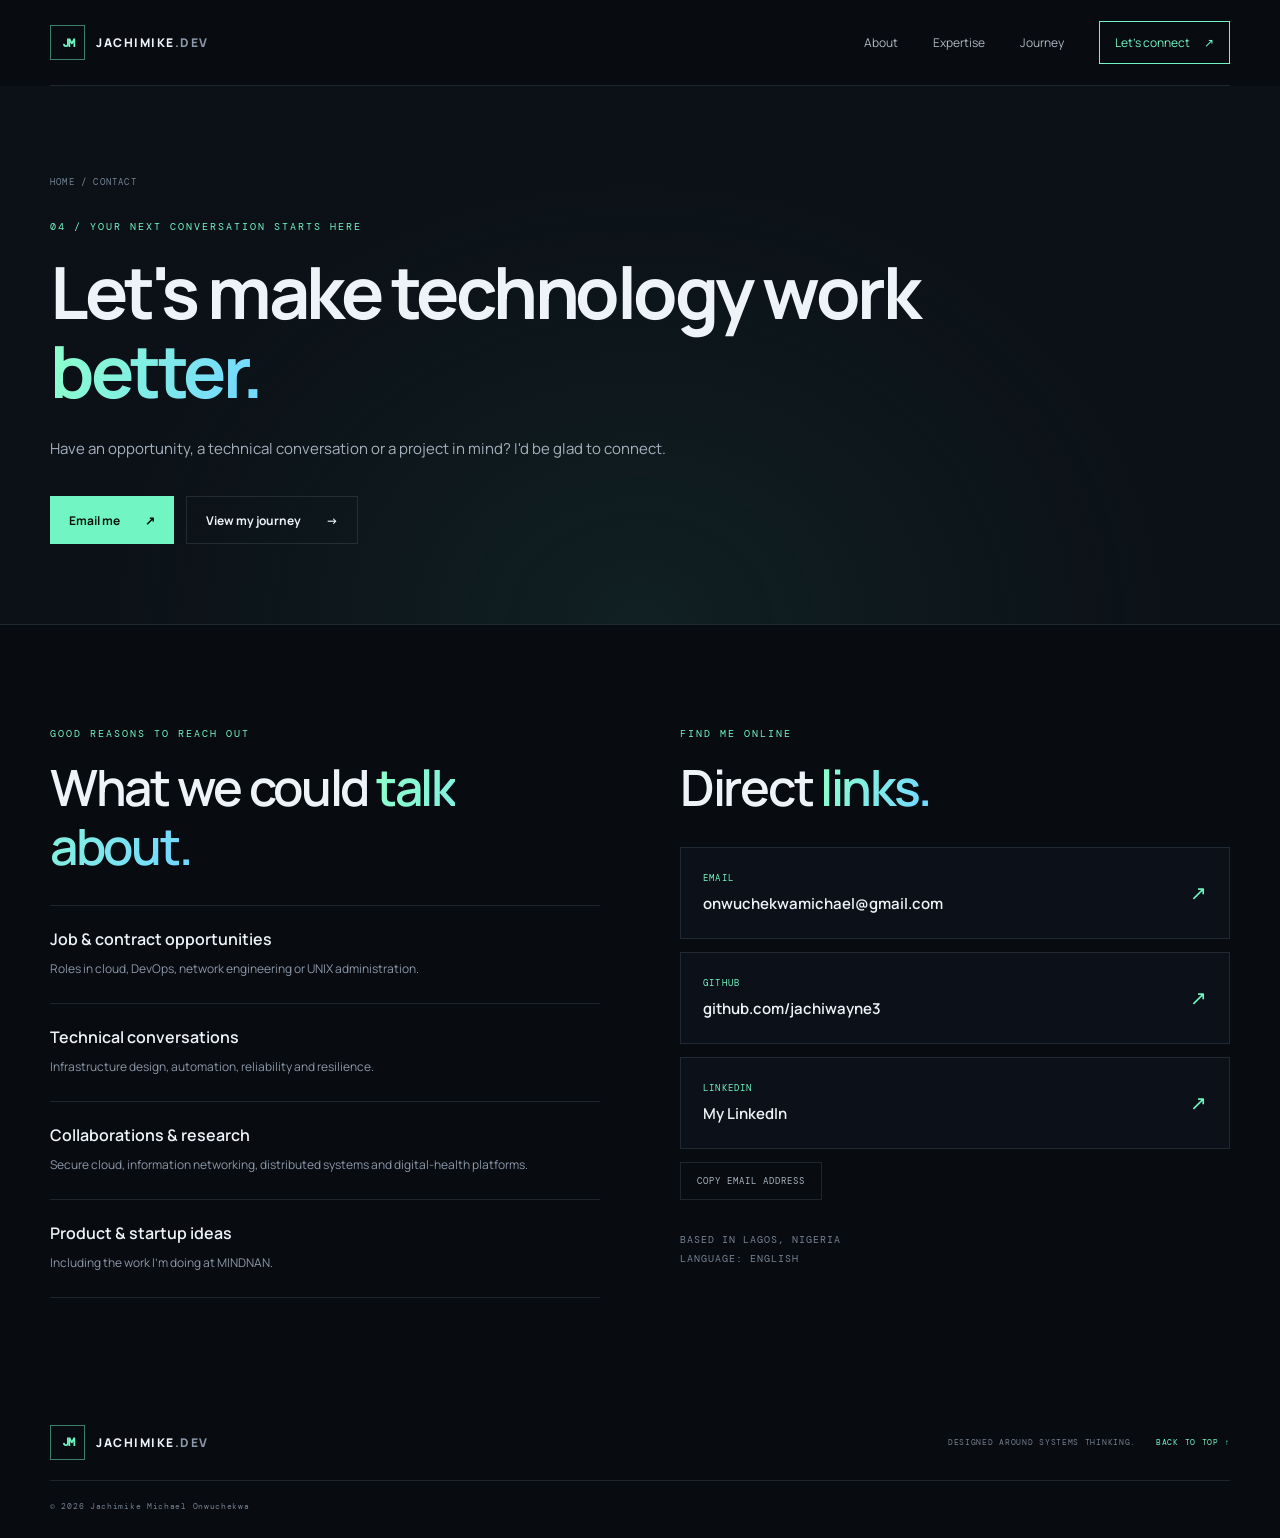
==== contact-jachi.html @ 7fe7fe72 "New files added transferred files from old folder" ====
<!DOCTYPE html>
<html lang="en">
<head>
<meta charset="UTF-8">
<meta name="viewport" content="width=device-width, initial-scale=1.0">
<title>Contact | Jachimike Michael Onwuchekwa</title>
<meta name="description" content="Get in touch with Jachimike Michael Onwuchekwa about opportunities, technical conversations, collaborations or research.">
<link rel="preconnect" href="https://fonts.googleapis.com">
<link rel="preconnect" href="https://fonts.gstatic.com" crossorigin>
<link href="https://fonts.googleapis.com/css2?family=DM+Mono:wght@400;500&family=Manrope:wght@400;500;600;700;800&display=swap" rel="stylesheet">
<script>document.documentElement.classList.add("js")</script>
<style>
/* ===== BASE (identical on every page) ===== */
:root{--bg:#080b10;--panel:#0e131b;--panel-light:#121a24;--text:#eef3f8;--muted:#8b98a8;--line:rgba(180,204,225,.13);--accent:#71f5c2;--blue:#75a7ff;--font:"Manrope",sans-serif;--mono:"DM Mono",monospace}
*{box-sizing:border-box}
html{scroll-behavior:smooth;scroll-padding-top:90px}
body{margin:0;background:var(--bg);color:var(--text);font-family:var(--font);-webkit-font-smoothing:antialiased}
a{color:inherit;text-decoration:none}
button{font:inherit}
::selection{background:var(--accent);color:#07100d}
a:focus-visible,button:focus-visible{outline:2px solid var(--accent);outline-offset:3px}
.site-shell{overflow:hidden}
.section,.navbar,.footer{width:min(1180px,calc(100% - 64px));margin-inline:auto}
.navbar{min-height:86px;display:flex;justify-content:space-between;align-items:center;border-bottom:1px solid var(--line);position:relative;z-index:10}
.brand{display:inline-flex;align-items:center;gap:11px;font-size:12px;letter-spacing:1.5px;font-weight:800}
.brand-mark{display:grid;place-items:center;width:35px;height:35px;color:var(--accent);border:1px solid rgba(113,245,194,.5);font-family:var(--mono);font-size:12px;letter-spacing:-1px}
.muted{color:var(--muted)}
.nav-links{display:flex;align-items:center;gap:35px;color:#aeb8c5;font-size:12px}
.nav-links a{transition:color .2s}
.nav-links a:hover,.nav-links a.active{color:var(--accent)}
.nav-links .nav-cta{border:1px solid var(--line);padding:12px 15px;color:var(--text)}
.nav-links .nav-cta:hover,.nav-links .nav-cta.active{border-color:var(--accent);color:var(--accent)}
.nav-cta span{color:var(--accent);margin-left:12px}
.menu-toggle{display:none;background:none;border:1px solid var(--line);color:var(--text);padding:8px 12px;cursor:pointer}
.eyebrow{color:var(--accent);font:10px var(--mono);letter-spacing:2px;line-height:1.8;margin:0}
.gradient-text{color:var(--accent);background:linear-gradient(110deg,#8dffcb 5%,#74d9ff 90%);-webkit-background-clip:text;background-clip:text;-webkit-text-fill-color:transparent}
.button{min-height:48px;display:inline-flex;justify-content:center;align-items:center;gap:25px;padding:0 19px;font-size:12px;font-weight:700;transition:transform .2s,background .2s,border-color .2s}
.button:hover{transform:translateY(-3px)}
.button-primary{background:var(--accent);color:#07120e}
.button-primary:hover{background:#a0ffd9}
.button-secondary{border:1px solid var(--line);color:var(--text)}
.button-secondary:hover{border-color:var(--accent)}
.text-link{display:inline-flex;gap:22px;margin-top:18px;padding-bottom:8px;border-bottom:1px solid rgba(113,245,194,.35);color:var(--accent);font-size:11px;transition:color .2s}
.text-link:hover{color:#a0ffd9}
.page-hero{padding:90px 0 80px;border-bottom:1px solid var(--line)}
.crumbs{font:9px var(--mono);letter-spacing:1.2px;color:#758494;margin:0 0 30px}
.crumbs a:hover{color:var(--accent)}
.page-hero h1{font-size:clamp(42px,6vw,72px);line-height:1.1;letter-spacing:-3.5px;margin:16px 0 24px;font-weight:700;max-width:900px}
.page-lead{max-width:620px;font-size:15px;line-height:2;color:#a5b0bd;margin:0}
.block{padding:100px 0}
.block-alt{border-block:1px solid var(--line);background:linear-gradient(180deg,#0b1017,#090d13)}
.section-heading{max-width:700px;margin-bottom:45px}
.section-heading h2{font-size:clamp(32px,4.5vw,50px);letter-spacing:-2.3px;line-height:1.17;font-weight:600;margin:15px 0 0}
.card-grid{display:grid;grid-template-columns:repeat(4,1fr);gap:13px}
.card-grid.cols-3{grid-template-columns:repeat(3,1fr)}
.card-grid.cols-2{grid-template-columns:repeat(2,1fr)}
.card{position:relative;padding:24px 21px 28px;border:1px solid var(--line);background:rgba(16,23,32,.6);transition:transform .25s,border-color .25s,background .25s}
.card:hover{transform:translateY(-5px);border-color:rgba(113,245,194,.5);background:#101a20}
.card-top{display:flex;justify-content:space-between;align-items:center}
.card-num{color:#71808d;font:10px var(--mono)}
.card-icon{color:var(--accent);font-size:23px}
.card h3{margin:30px 0 12px;font-size:16px;font-weight:600;line-height:1.5}
.card p{font-size:12px;line-height:1.9;color:var(--muted);margin:0}
.tags{display:flex;flex-wrap:wrap;gap:6px;margin-top:20px}
.tags span{padding:6px 7px;color:#a6b5c0;border:1px solid var(--line);font:8px var(--mono)}
.cta-band{position:relative;border-top:1px solid var(--line);background:radial-gradient(ellipse at 50% 100%,rgba(39,91,77,.2),transparent 60%),#0b1117;overflow:hidden}
.cta-inner{position:relative;padding:90px 0;text-align:center}
.cta-inner h2{font-size:clamp(34px,5vw,56px);letter-spacing:-2.5px;line-height:1.15;font-weight:600;margin:15px 0 0}
.cta-inner p{max-width:470px;margin:22px auto 26px;color:var(--muted);font-size:13px;line-height:2}
.cta-inner .button{position:relative;z-index:2}
.deco{position:absolute;border:1px solid rgba(113,245,194,.08);border-radius:50%;pointer-events:none}
.deco-one{width:390px;height:390px;left:-190px;bottom:-260px}
.deco-two{width:500px;height:500px;right:-280px;top:-300px}
.footer{display:flex;flex-wrap:wrap;align-items:center;gap:20px;padding-top:27px;padding-bottom:27px}
.footer-note,.back-top,.copyright{font:8px var(--mono);letter-spacing:.7px;color:#73808e}
.footer-note{margin-left:auto}
.back-top{color:var(--accent)}
.copyright{width:100%;border-top:1px solid var(--line);padding-top:20px}
.js .reveal{opacity:0;transform:translateY(18px);transition:opacity .7s ease,transform .7s ease}
.js .reveal.in{opacity:1;transform:none}
@media (max-width:950px){
  .card-grid,.card-grid.cols-3{grid-template-columns:repeat(2,1fr)}
}
@media (max-width:640px){
  .section,.navbar,.footer{width:calc(100% - 36px)}
  .navbar{min-height:72px}
  .menu-toggle{display:block}
  .nav-links{display:none;position:absolute;top:71px;left:-18px;right:-18px;background:#0d131b;border-bottom:1px solid var(--line);padding:20px;flex-direction:column;align-items:stretch;gap:0}
  .nav-links.open{display:flex}
  .nav-links a{padding:15px 5px}
  .nav-links .nav-cta{margin-top:8px;padding:13px}
  .page-hero{padding:60px 0 55px}
  .page-hero h1{letter-spacing:-2.5px}
  .block{padding:70px 0}
  .card-grid,.card-grid.cols-3,.card-grid.cols-2{grid-template-columns:1fr}
  .cta-inner{padding:70px 0}
  .footer{gap:18px}
  .footer-note{display:none}
  .back-top{margin-left:auto}
}
@media (prefers-reduced-motion:reduce){
  *,*::before,*::after{animation-duration:.01ms!important;transition-duration:.01ms!important;scroll-behavior:auto!important}
  .js .reveal{opacity:1;transform:none}
}

/* ===== CONTACT PAGE ONLY ===== */
.contact-hero{position:relative;overflow:hidden;background:radial-gradient(ellipse at 50% 100%,rgba(39,91,77,.2),transparent 60%),#0b1117}
.contact-hero .section{position:relative;z-index:2}
.hero-actions{display:flex;gap:12px;flex-wrap:wrap;margin-top:32px}
.contact-grid{display:grid;grid-template-columns:1fr 1fr;gap:80px}
.reasons{list-style:none;padding:0;margin:0;border-top:1px solid var(--line)}
.reasons li{padding:22px 0;border-bottom:1px solid var(--line)}
.reasons b{display:block;font-size:16px;font-weight:600;margin-bottom:6px}
.reasons span{font-size:12px;line-height:1.9;color:var(--muted)}
.link-list{display:grid;gap:13px}
.link-card{display:flex;align-items:center;justify-content:space-between;gap:20px;padding:24px 22px;border:1px solid var(--line);background:rgba(16,23,32,.6);transition:transform .25s,border-color .25s,background .25s}
.link-card:hover{transform:translateY(-3px);border-color:rgba(113,245,194,.5);background:#101a20}
.link-card small{display:block;font:9px var(--mono);letter-spacing:1.2px;color:var(--accent);margin-bottom:8px}
.link-card strong{font-size:15px;font-weight:600;word-break:break-all}
.link-card .arrow{color:var(--accent);font-size:20px}
.copy-btn{margin-top:13px;background:none;border:1px solid var(--line);color:#a6b5c0;font:9px var(--mono);letter-spacing:1px;padding:12px 16px;cursor:pointer;transition:border-color .2s,color .2s}
.copy-btn:hover{border-color:var(--accent);color:var(--accent)}
.location{margin-top:30px;font:10px var(--mono);letter-spacing:1px;color:#758494;line-height:1.9}
@media (max-width:950px){.contact-grid{gap:45px;grid-template-columns:1fr}}
</style>
</head>
<body>
<div class="site-shell" id="top">
  <nav class="navbar">
    <a class="brand" href="jachi.html"><span class="brand-mark">JM</span><span>JACHIMIKE<span class="muted">.DEV</span></span></a>
    <button class="menu-toggle" id="menuToggle" aria-label="Toggle navigation" aria-expanded="false">☰</button>
    <div class="nav-links" id="navLinks">
      <a href="about-jachi.html">About</a>
      <a href="jachi-expertise.html">Expertise</a>
      <a href="jachi-journey.html">Journey</a>
      <a href="contact-jachi.html" class="nav-cta active" aria-current="page">Let's connect <span>↗</span></a>
    </div>
  </nav>

  <main>
    <header class="page-hero contact-hero">
      <div class="section">
        <p class="crumbs"><a href="jachi.html">HOME</a> / CONTACT</p>
        <p class="eyebrow">04 / YOUR NEXT CONVERSATION STARTS HERE</p>
        <h1>Let's make technology work <span class="gradient-text">better.</span></h1>
        <p class="page-lead">Have an opportunity, a technical conversation or a project in mind? I'd be glad to connect.</p>
        <div class="hero-actions">
          <a class="button button-primary" href="mailto:onwuchekwamichael@gmail.com">Email me <span>↗</span></a>
          <a class="button button-secondary" href="jachi-journey.html">View my journey <span>→</span></a>
        </div>
      </div>
    </header>

    <section class="section block">
      <div class="contact-grid">
        <div class="reveal">
          <div class="section-heading" style="margin-bottom:30px">
            <p class="eyebrow">GOOD REASONS TO REACH OUT</p>
            <h2>What we could <span class="gradient-text">talk about.</span></h2>
          </div>
          <ul class="reasons">
            <li><b>Job &amp; contract opportunities</b><span>Roles in cloud, DevOps, network engineering or UNIX administration.</span></li>
            <li><b>Technical conversations</b><span>Infrastructure design, automation, reliability and resilience.</span></li>
            <li><b>Collaborations &amp; research</b><span>Secure cloud, information networking, distributed systems and digital-health platforms.</span></li>
            <li><b>Product &amp; startup ideas</b><span>Including the work I'm doing at MINDNAN.</span></li>
          </ul>
        </div>

        <div class="reveal">
          <div class="section-heading" style="margin-bottom:30px">
            <p class="eyebrow">FIND ME ONLINE</p>
            <h2>Direct <span class="gradient-text">links.</span></h2>
          </div>
          <div class="link-list">
            <a class="link-card" href="mailto:onwuchekwamichael@gmail.com">
              <span><small>EMAIL</small><strong>onwuchekwamichael@gmail.com</strong></span><span class="arrow">↗</span>
            </a>
            <a class="link-card" href="https://github.com/jachiwayne3" target="_blank" rel="noopener noreferrer">
              <span><small>GITHUB</small><strong>github.com/jachiwayne3</strong></span><span class="arrow">↗</span>
            </a>
            <!-- LinkedIn link goes here: replace LINKEDIN-USERNAME-GOES-HERE with the real profile name -->
            <a class="link-card" href="https://www.linkedin.com/in/jachimike-onwuchekwa-61029017b/" target="_blank" rel="noopener noreferrer">
              <span><small>LINKEDIN</small><strong>My LinkedIn</strong></span><span class="arrow">↗</span>
            </a>
          </div>
          <button class="copy-btn" id="copyEmail" type="button">COPY EMAIL ADDRESS</button>
          <p class="location">BASED IN LAGOS, NIGERIA<br>LANGUAGE: ENGLISH</p>
        </div>
      </div>
    </section>
  </main>

  <footer class="footer">
    <a class="brand" href="jachi.html"><span class="brand-mark">JM</span><span>JACHIMIKE<span class="muted">.DEV</span></span></a>
    <span class="footer-note">DESIGNED AROUND SYSTEMS THINKING.</span>
    <a href="#top" class="back-top">BACK TO TOP ↑</a>
    <span class="copyright">© <span id="year"></span> Jachimike Michael Onwuchekwa</span>
  </footer>
</div>

<script>
(function(){
  var t=document.getElementById("menuToggle"),n=document.getElementById("navLinks");
  if(t&&n){t.addEventListener("click",function(){var o=n.classList.toggle("open");t.setAttribute("aria-expanded",String(o));t.textContent=o?"✕":"☰"})}
  var y=document.getElementById("year");if(y)y.textContent=new Date().getFullYear();
  var items=document.querySelectorAll(".reveal");
  if("IntersectionObserver" in window){
    var io=new IntersectionObserver(function(es){es.forEach(function(e){if(e.isIntersecting){e.target.classList.add("in");io.unobserve(e.target)}})},{threshold:.12});
    items.forEach(function(el){io.observe(el)});
  }else{items.forEach(function(el){el.classList.add("in")})}

  var c=document.getElementById("copyEmail");
  if(c){
    c.addEventListener("click",function(){
      var email="onwuchekwamichael@gmail.com";
      function done(){c.textContent="COPIED ✓";setTimeout(function(){c.textContent="COPY EMAIL ADDRESS"},2000)}
      if(navigator.clipboard&&navigator.clipboard.writeText){navigator.clipboard.writeText(email).then(done,function(){window.location.href="mailto:"+email})}
      else{window.location.href="mailto:"+email}
    });
  }
})();
</script>
</body>
</html>
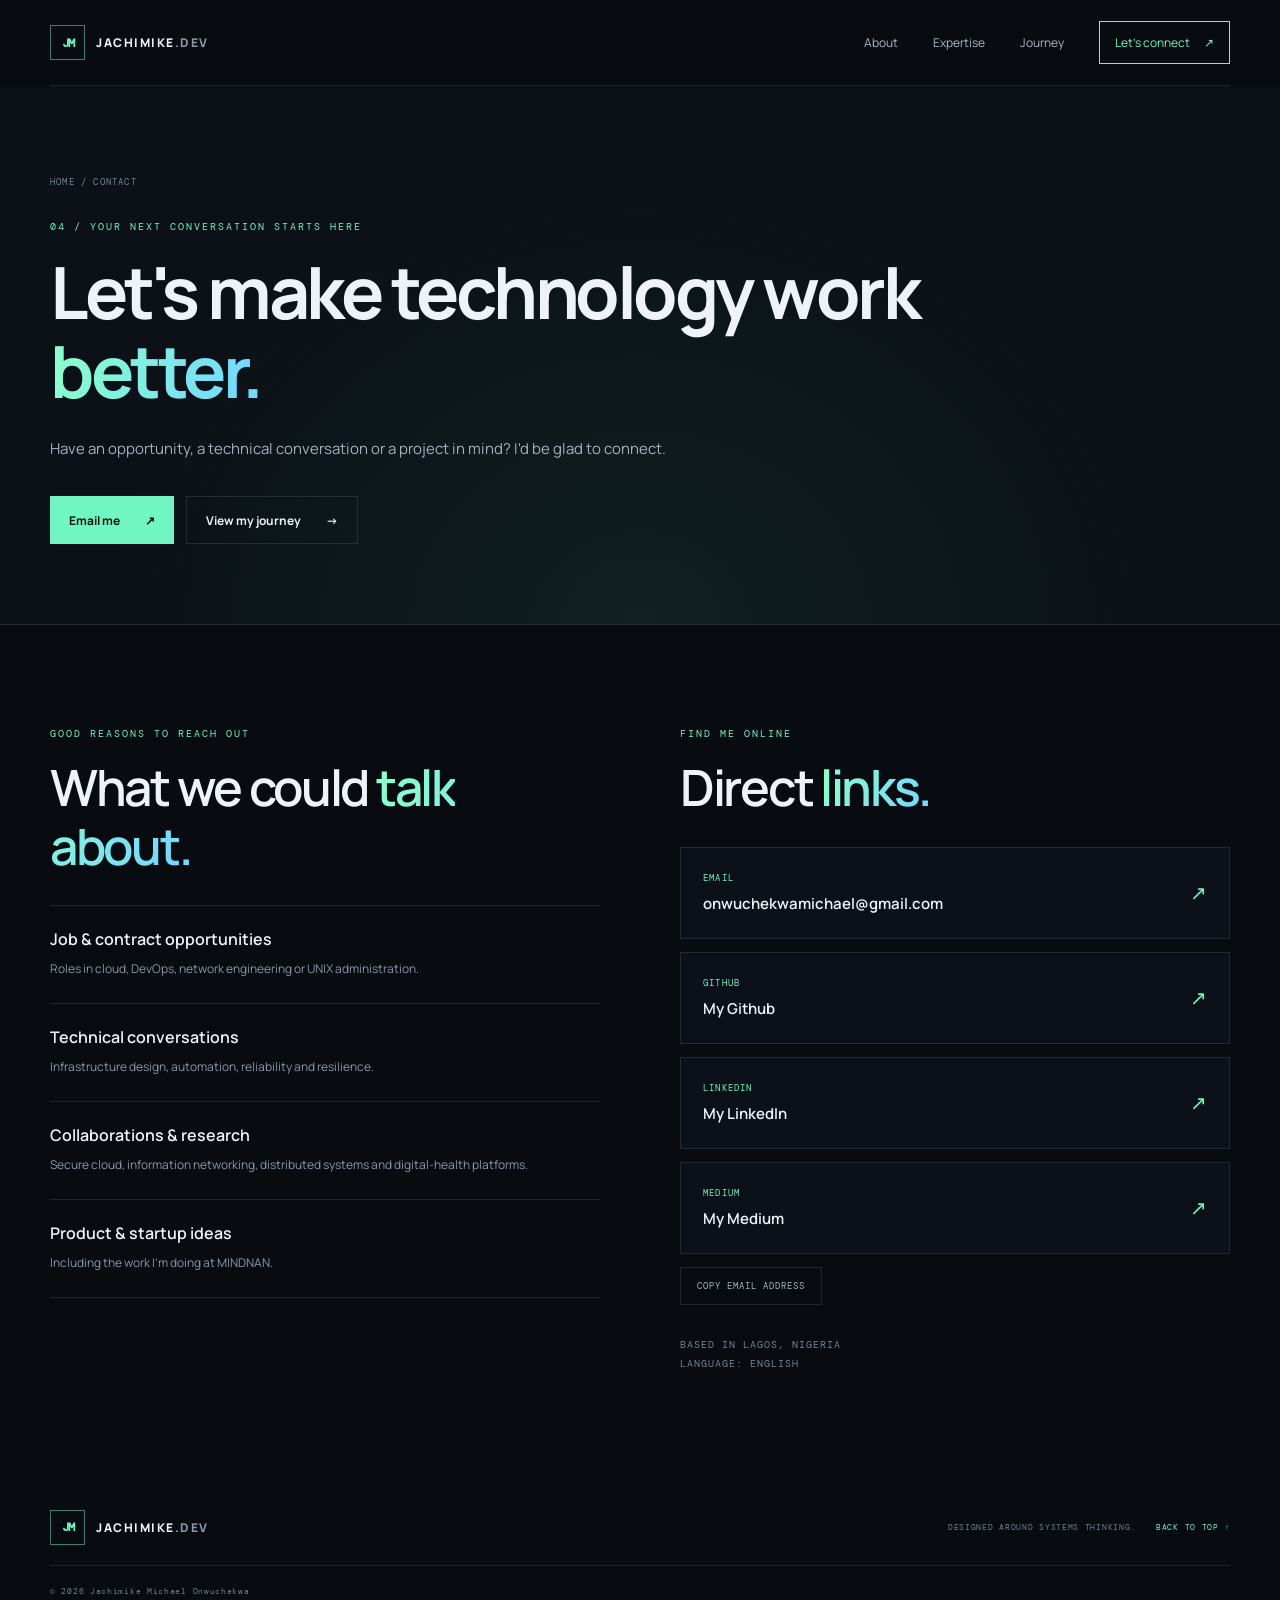
==== commit 93dd836f: "update to contact jachi medium added" ====
--- a/contact-jachi.html
+++ b/contact-jachi.html
@@ -176,11 +176,14 @@
               <span><small>EMAIL</small><strong>onwuchekwamichael@gmail.com</strong></span><span class="arrow">↗</span>
             </a>
             <a class="link-card" href="https://github.com/jachiwayne3" target="_blank" rel="noopener noreferrer">
-              <span><small>GITHUB</small><strong>github.com/jachiwayne3</strong></span><span class="arrow">↗</span>
+              <span><small>GITHUB</small><strong>My Github</strong></span><span class="arrow">↗</span>
             </a>
             <!-- LinkedIn link goes here: replace LINKEDIN-USERNAME-GOES-HERE with the real profile name -->
             <a class="link-card" href="https://www.linkedin.com/in/jachimike-onwuchekwa-61029017b/" target="_blank" rel="noopener noreferrer">
               <span><small>LINKEDIN</small><strong>My LinkedIn</strong></span><span class="arrow">↗</span>
+            </a>
+            <a class="link-card" href="https://medium.com/@onwuchekwamichael" target="_blank" rel="noopener noreferrer">
+              <span><small>MEDIUM</small><strong>My Medium</strong></span><span class="arrow">↗</span>
             </a>
           </div>
           <button class="copy-btn" id="copyEmail" type="button">COPY EMAIL ADDRESS</button>
